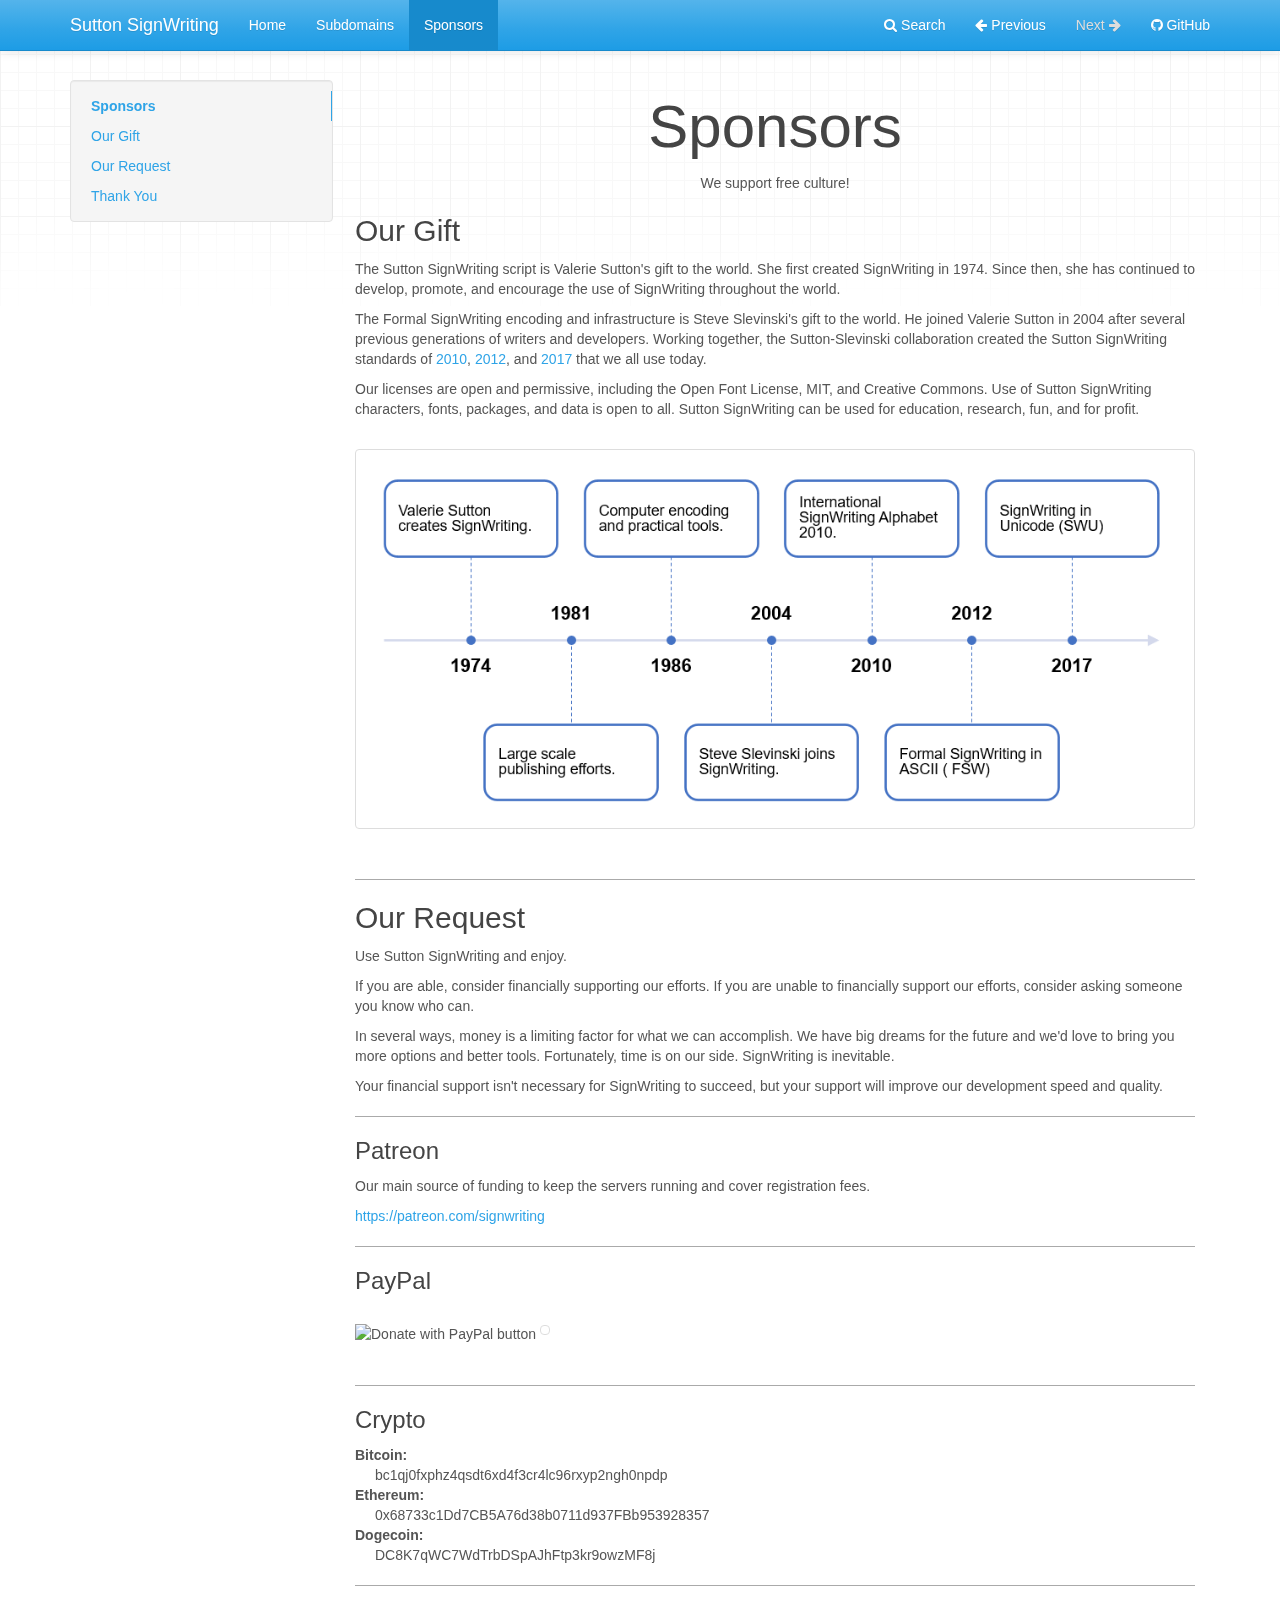
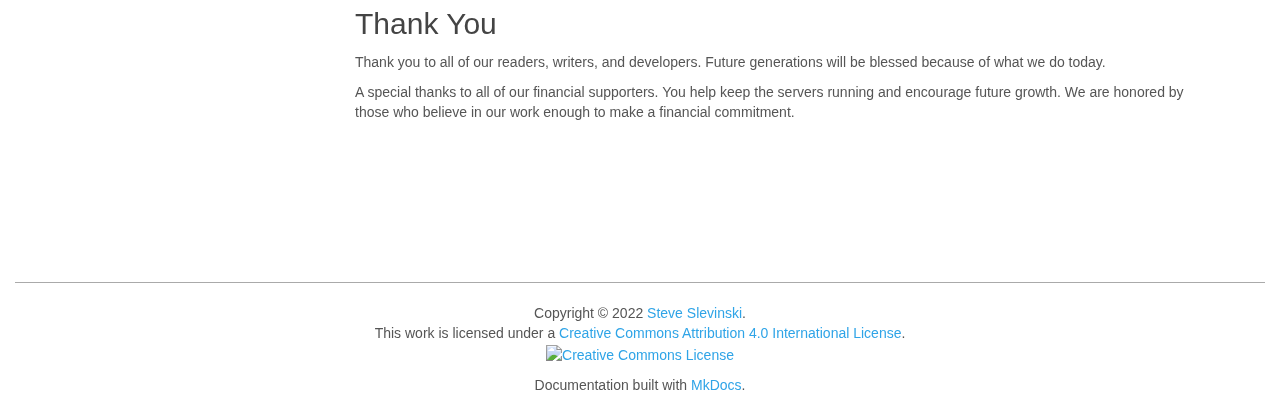
==== sponsors/index.html @ 886b5506 "subdomain and sponsors" ====
<!DOCTYPE html>
<html lang="en">
    <head>
        <meta charset="utf-8">
        <meta http-equiv="X-UA-Compatible" content="IE=edge">
        <meta name="viewport" content="width=device-width, initial-scale=1.0">
        
        <meta name="author" content="Steve Slevinski">
        <link rel="canonical" href="https://www.sutton-signwriting.io/sponsors/">
        <link rel="shortcut icon" href="../img/favicon.ico">
        <title>Sponsors - Sutton SignWriting</title>
<!--        
        <script type="module" src="https://unpkg.com/@sutton-signwriting/sgnw-components@0.10.0/dist/sgnw-components/sgnw-components.esm.js"></script>
        <link type="text/css" rel="stylesheet" href="https://unpkg.com/@sutton-signwriting/sgnw-components@0.10.0/dist/sgnw-components/sgnw-components.css"/>
-->
        <style>html {scroll-behavior: smooth;}</style>

        <link href="../css/bootstrap-custom.min.css" rel="stylesheet">
        <link href="../css/font-awesome.min.css" rel="stylesheet">
        <link href="../css/base.css" rel="stylesheet">
        <link rel="stylesheet" href="https://cdnjs.cloudflare.com/ajax/libs/highlight.js/9.12.0/styles/github.min.css">
        <link href="../css/extra.css" rel="stylesheet">

        <script src="../js/jquery-1.10.2.min.js" defer></script>
        <script src="../js/bootstrap-3.0.3.min.js" defer></script>
        <script src="https://cdnjs.cloudflare.com/ajax/libs/highlight.js/9.12.0/highlight.min.js"></script>
        <script src="https://cdnjs.cloudflare.com/ajax/libs/highlight.js/9.12.0/languages/yaml.min.js"></script>
        <script>hljs.initHighlightingOnLoad();</script> 
    </head>

    <body>

        <div class="navbar navbar-default navbar-fixed-top" role="navigation">
            <div class="container">

                <!-- Collapsed navigation -->
                <div class="navbar-header">
                    <!-- Expander button -->
                    <button type="button" class="navbar-toggle" data-toggle="collapse" data-target=".navbar-collapse">
                        <span class="sr-only">Toggle navigation</span>
                        <span class="icon-bar"></span>
                        <span class="icon-bar"></span>
                        <span class="icon-bar"></span>
                    </button>
                    <a class="navbar-brand" href="..">Sutton SignWriting</a>
                </div>

                <!-- Expanded navigation -->
                <div class="navbar-collapse collapse">
                        <!-- Main navigation -->
                        <ul class="nav navbar-nav">
                            <li >
                                <a href="..">Home</a>
                            </li>
                            <li >
                                <a href="../subdomains/">Subdomains</a>
                            </li>
                            <li class="active">
                                <a href="./">Sponsors</a>
                            </li>
                        </ul>

                    <ul class="nav navbar-nav navbar-right">
                        <li>
                            <a href="#" data-toggle="modal" data-target="#mkdocs_search_modal">
                                <i class="fa fa-search"></i> Search
                            </a>
                        </li>
                            <li >
                                <a rel="next" href="../subdomains/">
                                    <i class="fa fa-arrow-left"></i> Previous
                                </a>
                            </li>
                            <li class="disabled">
                                <a rel="prev" >
                                    Next <i class="fa fa-arrow-right"></i>
                                </a>
                            </li>
                            <li>
                                <a href="https://github.com/sutton-signwriting/"><i class="fa fa-github"></i> GitHub</a>
                            </li>
                    </ul>
                </div>
            </div>
        </div>

        <div class="container">
                <div class="col-md-3"><div class="bs-sidebar hidden-print affix well" role="complementary">
    <ul class="nav bs-sidenav">
        <li class="main active"><a href="#sponsors">Sponsors</a></li>
            <li><a href="#our-gift">Our Gift</a></li>
            <li><a href="#our-request">Our Request</a></li>
            <li><a href="#thank-you">Thank You</a></li>
    </ul>
</div></div>
                <div class="col-md-9" role="main">

<h1 id="sponsors">Sponsors<a class="headerlink" href="#sponsors" title="Permanent link"></a></h1>
<p>We support free culture!</p>
<h2 id="our-gift">Our Gift<a class="headerlink" href="#our-gift" title="Permanent link"></a></h2>
<p>The Sutton SignWriting script is Valerie Sutton's gift to the world.
She first created SignWriting in 1974.
Since then, she has continued to develop, promote, and encourage the use of SignWriting throughout the world.</p>
<p>The Formal SignWriting encoding and infrastructure is Steve Slevinski's gift to the world.
He joined Valerie Sutton in 2004 after several previous generations of writers and developers.
Working together, the Sutton-Slevinski collaboration created the Sutton SignWriting standards of <a href="https://steve.signwriting.org/#standard2010">2010</a>, <a href="https://steve.signwriting.org/#standard2012">2012</a>, and <a href="https://steve.signwriting.org/#standard2017">2017</a> that we all use today.</p>
<p>Our licenses are  open and permissive, including the Open Font License, MIT, and Creative Commons.
Use of Sutton SignWriting characters, fonts, packages, and data is open to all.
Sutton SignWriting can be used for education, research, fun, and for profit.</p>
<p><img alt="Sutton SignWriting History" src="../img/sutton-signwriting-history.png" /></p>
<hr />
<h2 id="our-request">Our Request<a class="headerlink" href="#our-request" title="Permanent link"></a></h2>
<p>Use Sutton SignWriting and enjoy.</p>
<p>If you are able, consider financially supporting our efforts.
If you are unable to financially support our efforts, consider asking someone you know who can.</p>
<p>In several ways, money is a limiting factor for what we can accomplish.
We have big dreams for the future and we'd love to bring you more options and better tools.
Fortunately, time is on our side.
SignWriting is inevitable.</p>
<p>Your financial support isn't necessary for SignWriting to succeed, but your support will improve our development speed and quality.</p>
<hr />
<h3 id="patreon">Patreon<a class="headerlink" href="#patreon" title="Permanent link"></a></h3>
<p>Our main source of funding to keep the servers running and cover registration fees.</p>
<p><a href="https://patreon.com/signwriting">https://patreon.com/signwriting</a></p>
<hr />
<h3 id="paypal">PayPal<a class="headerlink" href="#paypal" title="Permanent link"></a></h3>
<form action="https://www.paypal.com/cgi-bin/webscr" method="post" target="_top">
<input type="hidden" name="cmd" value="_s-xclick">
<input type="hidden" name="hosted_button_id" value="5ZJGNFEWWSWT6">
<input type="image" src="https://www.paypalobjects.com/en_US/i/btn/btn_donateCC_LG.gif" border="0" name="submit" title="PayPal - The safer, easier way to pay online!" alt="Donate with PayPal button">
<img alt="" border="0" src="https://www.paypal.com/en_US/i/scr/pixel.gif" width="1" height="1">
</form>

<hr />
<h3 id="crypto">Crypto<a class="headerlink" href="#crypto" title="Permanent link"></a></h3>
<dl>
  <dt>Bitcoin:</dt>
  <dd>bc1qj0fxphz4qsdt6xd4f3cr4lc96rxyp2ngh0npdp</dd>
  <dt>Ethereum:</dt>
  <dd>0x68733c1Dd7CB5A76d38b0711d937FBb953928357</dd>
  <dt>Dogecoin:</dt>
  <dd>DC8K7qWC7WdTrbDSpAJhFtp3kr9owzMF8j</dd>
</dl>

<hr />
<h2 id="thank-you">Thank You<a class="headerlink" href="#thank-you" title="Permanent link"></a></h2>
<p>Thank you to all of our readers, writers, and developers.
Future generations will be blessed because of what we do today.</p>
<p>A special thanks to all of our financial supporters.
You help keep the servers running and encourage future growth.
We are honored by those who believe in our work enough to make a financial commitment.</p></div>
        </div>

        <footer class="col-md-12">
            <hr>
                <p>Copyright &copy; 2022 <a href="https://steveslevinski.me">Steve Slevinski</a>.<br />This work is licensed under a <a rel="license" href="http://creativecommons.org/licenses/by/4.0/">Creative Commons Attribution 4.0 International License</a>.<br /><a rel="license" href="http://creativecommons.org/licenses/by/4.0/"><img alt="Creative Commons License" style="border-width:0" src="https://i.creativecommons.org/l/by/4.0/88x31.png" /></a></p>
            <p>Documentation built with <a href="https://www.mkdocs.org/">MkDocs</a>.</p>
        </footer>
        <script>
            var base_url = "..",
                shortcuts = {"help": 191, "next": 78, "previous": 80, "search": 83};
        </script>
        <script src="../js/base.js" defer></script>
        <script src="../search/main.js" defer></script>

        <div class="modal" id="mkdocs_search_modal" tabindex="-1" role="dialog" aria-labelledby="Search Modal" aria-hidden="true">
    <div class="modal-dialog">
        <div class="modal-content">
            <div class="modal-header">
                <button type="button" class="close" data-dismiss="modal"><span aria-hidden="true">&times;</span><span class="sr-only">Close</span></button>
                <h4 class="modal-title" id="exampleModalLabel">Search</h4>
            </div>
            <div class="modal-body">
                <p>
                    From here you can search these documents. Enter
                    your search terms below.
                </p>
                <form role="form">
                    <div class="form-group">
                        <input type="text" class="form-control" placeholder="Search..." id="mkdocs-search-query" title="Type search term here">
                    </div>
                </form>
                <div id="mkdocs-search-results"></div>
            </div>
            <div class="modal-footer">
            </div>
        </div>
    </div>
</div><div class="modal" id="mkdocs_keyboard_modal" tabindex="-1" role="dialog" aria-labelledby="Keyboard Shortcuts Modal" aria-hidden="true">
    <div class="modal-dialog">
        <div class="modal-content">
            <div class="modal-header">
                <button type="button" class="close" data-dismiss="modal"><span aria-hidden="true">&times;</span><span class="sr-only">Close</span></button>
                <h4 class="modal-title" id="exampleModalLabel">Keyboard Shortcuts</h4>
            </div>
            <div class="modal-body">
              <table class="table">
                <thead>
                  <tr>
                    <th style="width: 20%;">Keys</th>
                    <th>Action</th>
                  </tr>
                </thead>
                <tbody>
                  <tr>
                    <td class="help shortcut"><kbd>?</kbd></td>
                    <td>Open this help</td>
                  </tr>
                  <tr>
                    <td class="next shortcut"><kbd>n</kbd></td>
                    <td>Next page</td>
                  </tr>
                  <tr>
                    <td class="prev shortcut"><kbd>p</kbd></td>
                    <td>Previous page</td>
                  </tr>
                  <tr>
                    <td class="search shortcut"><kbd>s</kbd></td>
                    <td>Search</td>
                  </tr>
                </tbody>
              </table>
            </div>
            <div class="modal-footer">
            </div>
        </div>
    </div>
</div>

    </body>
</html>
---- css/base.css ----
body {
    padding-top: 70px;
}

/* Replacement for `body { background-attachment: fixed; }`, which has
   performance issues when scrolling on large displays. See #1394. */
body::before {
    content: ' ';
    position: fixed;
    width: 100%;
    height: 100%;
    top: 0;
    left: 0;
    background-color: #f8f8f8;
    background: url(../img/grid.png) repeat-x;
    will-change: transform;
    z-index: -1;
}

body > .container {
    min-height: 400px;
}

ul.nav .main {
    font-weight: bold;
}

.col-md-3 {
    padding-left: 0;
    z-index: 1;
}

.col-md-9 {
    padding-bottom: 100px;
}

.source-links {
    float: right;
}

.col-md-9 img {
    max-width: 100%;
    display: inline-block;
    padding: 4px;
    line-height: 1.428571429;
    background-color: #fff;
    border: 1px solid #ddd;
    border-radius: 4px;
    margin: 20px auto 30px auto;
}

/*
 * The code below adds some padding to the top of the current anchor target so
 * that, when navigating to it, the header isn't hidden by the navbar at the
 * top.
 */
:target::before {
    content: "";
    display: block;
    margin-top: -75px;
    height: 75px;
    pointer-events: none;
}

h1 {
    color: #444;
    font-weight: 400;
    font-size: 42px;
}

h2, h3, h4, h5, h6 {
    color: #444;
    font-weight: 300;
}

hr {
    border-top: 1px solid #aaa;
}

pre, .rst-content tt {
    max-width: 100%;
    background: #fff;
    border: solid 1px #e1e4e5;
    color: #333;
    overflow-x: auto;
}

code.code-large, .rst-content tt.code-large {
    font-size: 90%;
}

code {
    padding: 2px 5px;
    background: #fff;
    border: solid 1px #e1e4e5;
    color: #333;
    white-space: pre-wrap;
    word-wrap: break-word;
}

pre code {
    background: transparent;
    border: none;
    white-space: pre;
    word-wrap: normal;
    font-family: monospace,serif;
    font-size: 12px;
}

kbd {
    padding: 2px 4px;
    font-size: 90%;
    color: #fff;
    background-color: #333;
    border-radius: 3px;
    -webkit-box-shadow: inset 0 -1px 0 rgba(0,0,0,.25);
    box-shadow: inset 0 -1px 0 rgba(0,0,0,.25);
}

a code {
    color: #2FA4E7;
}

a:hover code, a:focus code {
    color: #157AB5;
}

footer {
    margin-top: 30px;
    margin-bottom: 10px;
    text-align: center;
    font-weight: 200;
}

.modal-dialog {
    margin-top: 60px;
}

/*
 * Side navigation
 *
 * Scrollspy and affixed enhanced navigation to highlight sections and secondary
 * sections of docs content.
 */

/* By default it's not affixed in mobile views, so undo that */
.bs-sidebar.affix { /* csslint allow: adjoining-classes */
    position: static;
}

.bs-sidebar.well { /* csslint allow: adjoining-classes */
    padding: 0;
    max-height: 90%;
    overflow-y: auto;
}

/* First level of nav */
.bs-sidenav {
    padding-top:    10px;
    padding-bottom: 10px;
    border-radius: 5px;
}

/* All levels of nav */
.bs-sidebar .nav > li > a {
    display: block;
    padding: 5px 20px;
    z-index: 1;
}
.bs-sidebar .nav > li > a:hover,
.bs-sidebar .nav > li > a:focus {
    text-decoration: none;
    border-right: 1px solid;
}
.bs-sidebar .nav > .active > a,
.bs-sidebar .nav > .active:hover > a,
.bs-sidebar .nav > .active:focus > a {
    font-weight: bold;
    background-color: transparent;
    border-right: 1px solid;
}

/* Nav: second level (shown on .active) */
.bs-sidebar .nav .nav {
    display: none; /* Hide by default, but at >768px, show it */
    margin-bottom: 8px;
}
.bs-sidebar .nav .nav > li > a {
    padding-top:    3px;
    padding-bottom: 3px;
    padding-left: 30px;
    font-size: 90%;
}

/* Show and affix the side nav when space allows it */
@media (min-width: 992px) {
    /* Workaround a Safari bug when zooming to < 100%
       https://github.com/mkdocs/mkdocs/issues/1050 */
    .col-md-9 {
        box-sizing: border-box;  /* csslint allow: box-sizing */
        padding-left: 25%;
        width: 100%;
    }
    .bs-sidebar .nav > .active > ul {
        display: block;
    }
    /* Widen the fixed sidebar */
    .bs-sidebar.affix, /* csslint allow: adjoining-classes */
    .bs-sidebar.affix-bottom { /* csslint allow: adjoining-classes */
        width: 213px;
    }
    .bs-sidebar.affix { /* csslint allow: adjoining-classes */
        position: fixed; /* Undo the static from mobile first approach */
        top: 80px;
    }
    .bs-sidebar.affix-bottom { /* csslint allow: adjoining-classes */
        position: absolute; /* Undo the static from mobile first approach */
    }
    .bs-sidebar.affix-bottom .bs-sidenav, /* csslint allow: adjoining-classes */
    .bs-sidebar.affix .bs-sidenav { /* csslint allow: adjoining-classes */
        margin-top: 0;
        margin-bottom: 0;
    }
}
@media (min-width: 1200px) {
    /* Widen the fixed sidebar again */
    .bs-sidebar.affix-bottom, /* csslint allow: adjoining-classes */
    .bs-sidebar.affix { /* csslint allow: adjoining-classes */
        width: 263px;
    }
}

.headerlink {
    font-family: FontAwesome;
    font-size: 14px;
    display: none;
    padding-left: .5em;
}

h1:hover .headerlink, h2:hover .headerlink, h3:hover .headerlink, h4:hover .headerlink, h5:hover .headerlink, h6:hover .headerlink{
    display:inline-block;
}



.admonition {
    padding: 15px;
    margin-bottom: 20px;
    border: 1px solid transparent;
    border-radius: 4px;
    text-align: left;
}

.admonition.note { /* csslint allow: adjoining-classes */
    color: #3a87ad;
    background-color: #d9edf7;
    border-color: #bce8f1;
}

.admonition.warning { /* csslint allow: adjoining-classes */
    color: #c09853;
    background-color: #fcf8e3;
    border-color: #fbeed5;
}

.admonition.danger { /* csslint allow: adjoining-classes */
    color: #b94a48;
    background-color: #f2dede;
    border-color: #eed3d7;
}

.admonition-title {
    font-weight: bold;
    text-align: left;
}


.dropdown-submenu {
    position: relative;
}

.dropdown-submenu>.dropdown-menu {
    top: 0;
    left: 100%;
    margin-top: -6px;
    margin-left: -1px;
    -webkit-border-radius: 0 6px 6px 6px;
    -moz-border-radius: 0 6px 6px;
    border-radius: 0 6px 6px 6px;
}

.dropdown-submenu:hover>.dropdown-menu {
    display: block;
}

.dropdown-submenu>a:after {
    display: block;
    content: " ";
    float: right;
    width: 0;
    height: 0;
    border-color: transparent;
    border-style: solid;
    border-width: 5px 0 5px 5px;
    border-left-color: #ccc;
    margin-top: 5px;
    margin-right: -10px;
}

.dropdown-submenu:hover>a:after {
    border-left-color: #fff;
}

.dropdown-submenu.pull-left { /* csslint allow: adjoining-classes */
    float: none;
}

.dropdown-submenu.pull-left>.dropdown-menu { /* csslint allow: adjoining-classes */
    left: -100%;
    margin-left: 10px;
    -webkit-border-radius: 6px 0 6px 6px;
    -moz-border-radius: 6px 0 6px 6px;
    border-radius: 6px 0 6px 6px;
}
---- css/extra.css ----
div.col-md-9 h1:first-of-type {
    text-align: center;
    font-size: 60px;
    font-weight: 300;
}

div.col-md-9>p:first-of-type {
    text-align: center;
}

div.col-md-9 p.admonition-title:first-of-type {
    text-align: left;
}

div.col-md-9 h1:first-of-type .headerlink {
    display: none;
}

code.no-highlight {
    color: black;
}

/* Definition List styles */

dd {
    padding-left: 20px;
}

/* Homepage */

body.homepage div.jumbotron {
    margin-top: 1.5rem;
    padding-top: 1rem;
    padding-bottom: 0;
}

body.homepage div.jumbotron div.card {
    margin-bottom: 2rem;
}

body.homepage>div.container>div.row>div.col-md-3 {
    display: none;
}

body.homepage>div.container>div.row>div.col-md-9 {
    margin-left: 0;
    flex: 0 0 100%;
    max-width: 100%;
}
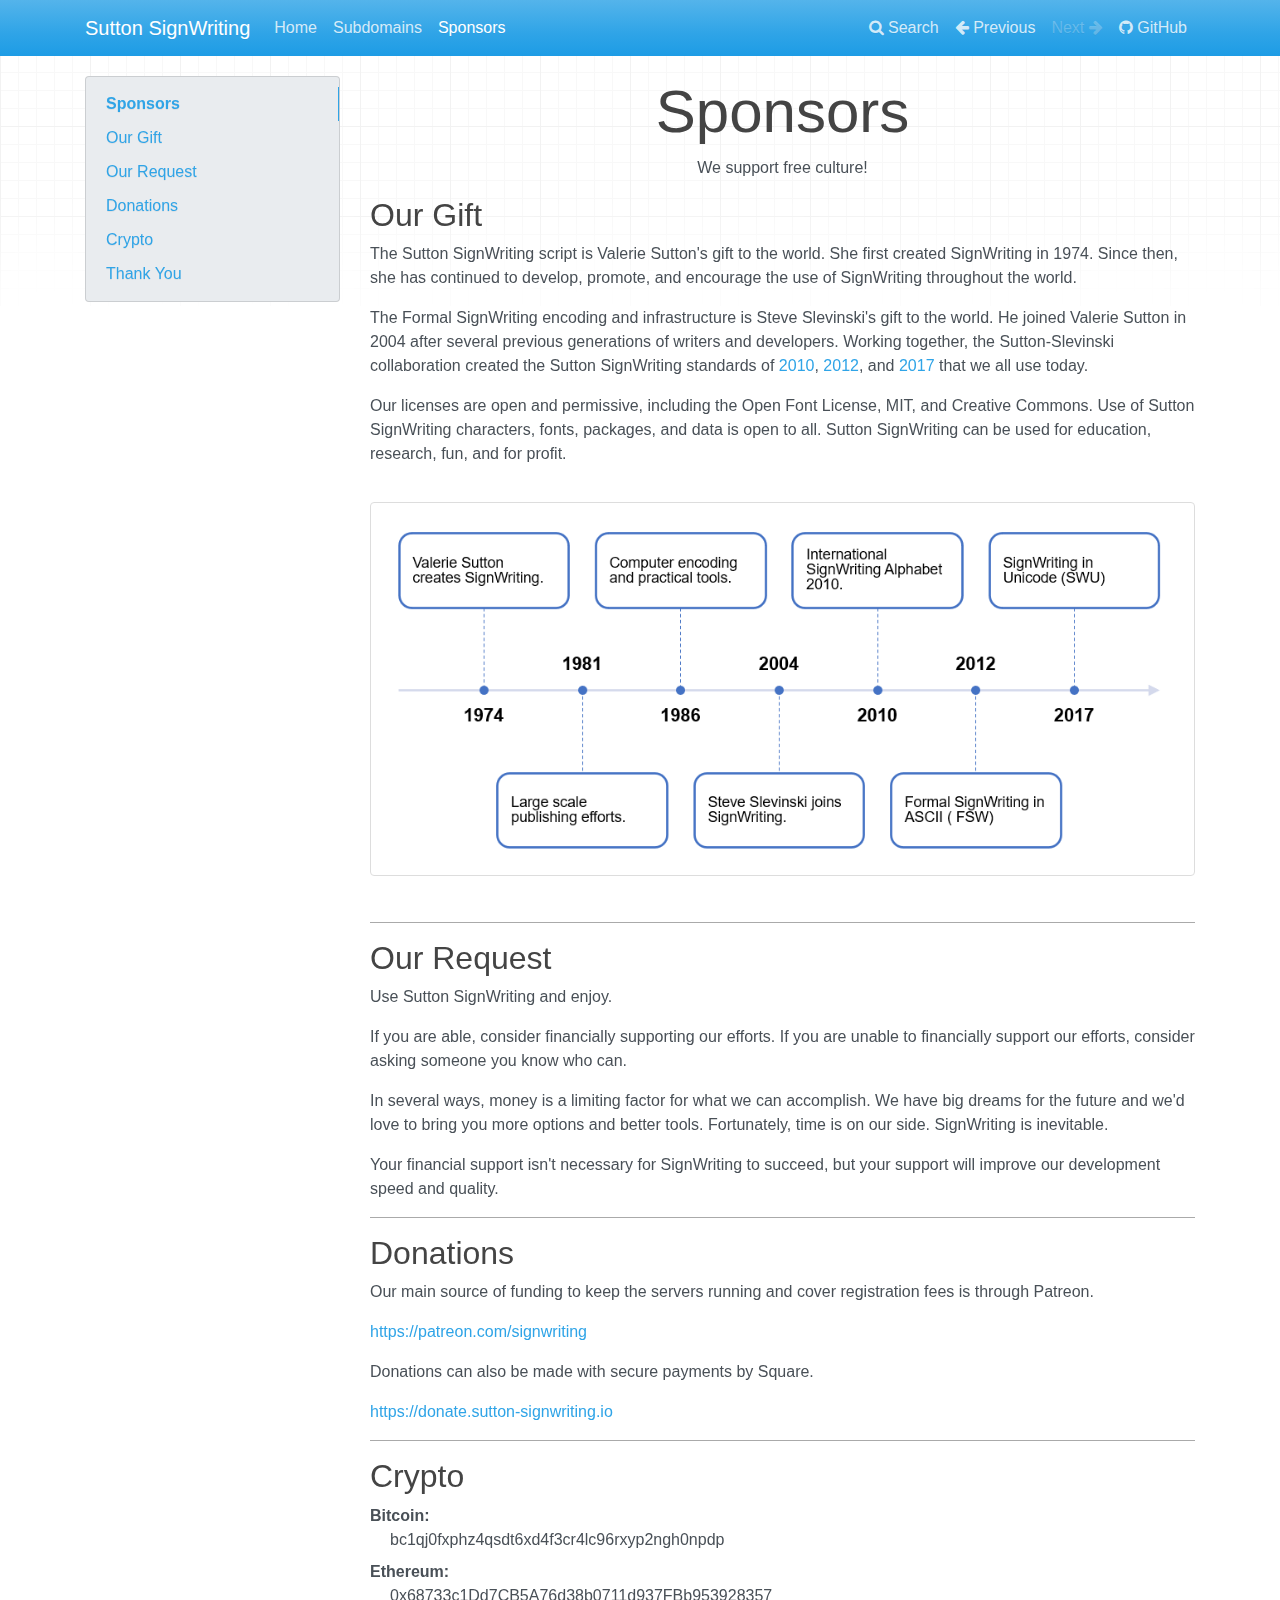
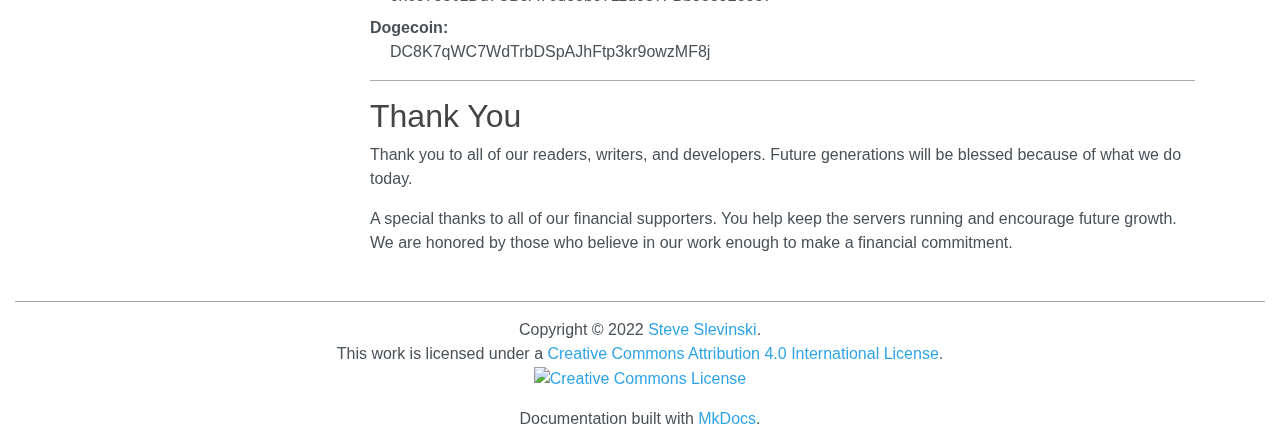
==== commit 42e75450: "apex domain and donate subdomain" ====
--- a/sponsors/index.html
+++ b/sponsors/index.html
@@ -15,69 +15,61 @@
 -->
         <style>html {scroll-behavior: smooth;}</style>
 
-        <link href="../css/bootstrap-custom.min.css" rel="stylesheet">
+        <link href="../css/bootstrap.min.css" rel="stylesheet">
         <link href="../css/font-awesome.min.css" rel="stylesheet">
         <link href="../css/base.css" rel="stylesheet">
-        <link rel="stylesheet" href="https://cdnjs.cloudflare.com/ajax/libs/highlight.js/9.12.0/styles/github.min.css">
+        <link rel="stylesheet" href="https://cdnjs.cloudflare.com/ajax/libs/highlight.js/10.5.0/styles/github.min.css">
         <link href="../css/extra.css" rel="stylesheet">
 
         <script src="../js/jquery-1.10.2.min.js" defer></script>
-        <script src="../js/bootstrap-3.0.3.min.js" defer></script>
-        <script src="https://cdnjs.cloudflare.com/ajax/libs/highlight.js/9.12.0/highlight.min.js"></script>
-        <script src="https://cdnjs.cloudflare.com/ajax/libs/highlight.js/9.12.0/languages/yaml.min.js"></script>
+        <script src="../js/bootstrap.min.js" defer></script>
+        <script src="https://cdnjs.cloudflare.com/ajax/libs/highlight.js/10.5.0/highlight.min.js"></script>
+        <script src="https://cdnjs.cloudflare.com/ajax/libs/highlight.js/10.5.0/languages/yaml.min.js"></script>
         <script>hljs.initHighlightingOnLoad();</script> 
     </head>
 
     <body>
-
-        <div class="navbar navbar-default navbar-fixed-top" role="navigation">
+        <div class="navbar fixed-top navbar-expand-lg navbar-dark bg-primary">
             <div class="container">
-
-                <!-- Collapsed navigation -->
-                <div class="navbar-header">
-                    <!-- Expander button -->
-                    <button type="button" class="navbar-toggle" data-toggle="collapse" data-target=".navbar-collapse">
-                        <span class="sr-only">Toggle navigation</span>
-                        <span class="icon-bar"></span>
-                        <span class="icon-bar"></span>
-                        <span class="icon-bar"></span>
-                    </button>
-                    <a class="navbar-brand" href="..">Sutton SignWriting</a>
-                </div>
+                <a class="navbar-brand" href="..">Sutton SignWriting</a>
+                <!-- Expander button -->
+                <button type="button" class="navbar-toggler" data-toggle="collapse" data-target="#navbar-collapse">
+                    <span class="navbar-toggler-icon"></span>
+                </button>
 
                 <!-- Expanded navigation -->
-                <div class="navbar-collapse collapse">
+                <div id="navbar-collapse" class="navbar-collapse collapse">
                         <!-- Main navigation -->
                         <ul class="nav navbar-nav">
-                            <li >
-                                <a href="..">Home</a>
-                            </li>
-                            <li >
-                                <a href="../subdomains/">Subdomains</a>
-                            </li>
-                            <li class="active">
-                                <a href="./">Sponsors</a>
+                            <li class="navitem">
+                                <a href=".." class="nav-link">Home</a>
+                            </li>
+                            <li class="navitem">
+                                <a href="../subdomains/" class="nav-link">Subdomains</a>
+                            </li>
+                            <li class="navitem active">
+                                <a href="./" class="nav-link">Sponsors</a>
                             </li>
                         </ul>
 
-                    <ul class="nav navbar-nav navbar-right">
-                        <li>
-                            <a href="#" data-toggle="modal" data-target="#mkdocs_search_modal">
+                    <ul class="nav navbar-nav ml-auto">
+                        <li class="nav-item">
+                            <a href="#" class="nav-link" data-toggle="modal" data-target="#mkdocs_search_modal">
                                 <i class="fa fa-search"></i> Search
                             </a>
                         </li>
-                            <li >
-                                <a rel="next" href="../subdomains/">
+                            <li class="nav-item">
+                                <a rel="prev" href="../subdomains/" class="nav-link">
                                     <i class="fa fa-arrow-left"></i> Previous
                                 </a>
                             </li>
-                            <li class="disabled">
-                                <a rel="prev" >
+                            <li class="nav-item">
+                                <a rel="next" class="nav-link disabled">
                                     Next <i class="fa fa-arrow-right"></i>
                                 </a>
                             </li>
-                            <li>
-                                <a href="https://github.com/sutton-signwriting/"><i class="fa fa-github"></i> GitHub</a>
+                            <li class="nav-item">
+                                <a href="https://github.com/sutton-signwriting/" class="nav-link"><i class="fa fa-github"></i> GitHub</a>
                             </li>
                     </ul>
                 </div>
@@ -85,15 +77,46 @@
         </div>
 
         <div class="container">
-                <div class="col-md-3"><div class="bs-sidebar hidden-print affix well" role="complementary">
-    <ul class="nav bs-sidenav">
-        <li class="main active"><a href="#sponsors">Sponsors</a></li>
-            <li><a href="#our-gift">Our Gift</a></li>
-            <li><a href="#our-request">Our Request</a></li>
-            <li><a href="#thank-you">Thank You</a></li>
-    </ul>
+            <div class="row">
+                    <div class="col-md-3"><div class="navbar-light navbar-expand-md bs-sidebar hidden-print affix" role="complementary">
+    <div class="navbar-header">
+        <button type="button" class="navbar-toggler collapsed" data-toggle="collapse" data-target="#toc-collapse" title="Table of Contents">
+            <span class="fa fa-angle-down"></span>
+        </button>
+    </div>
+
+    
+    <div id="toc-collapse" class="navbar-collapse collapse card bg-secondary">
+        <ul class="nav flex-column">
+            
+            <li class="nav-item" data-level="1"><a href="#sponsors" class="nav-link">Sponsors</a>
+              <ul class="nav flex-column">
+            <li class="nav-item" data-level="2"><a href="#our-gift" class="nav-link">Our Gift</a>
+              <ul class="nav flex-column">
+              </ul>
+            </li>
+            <li class="nav-item" data-level="2"><a href="#our-request" class="nav-link">Our Request</a>
+              <ul class="nav flex-column">
+              </ul>
+            </li>
+            <li class="nav-item" data-level="2"><a href="#donations" class="nav-link">Donations</a>
+              <ul class="nav flex-column">
+              </ul>
+            </li>
+            <li class="nav-item" data-level="2"><a href="#crypto" class="nav-link">Crypto</a>
+              <ul class="nav flex-column">
+              </ul>
+            </li>
+            <li class="nav-item" data-level="2"><a href="#thank-you" class="nav-link">Thank You</a>
+              <ul class="nav flex-column">
+              </ul>
+            </li>
+              </ul>
+            </li>
+        </ul>
+    </div>
 </div></div>
-                <div class="col-md-9" role="main">
+                    <div class="col-md-9" role="main">
 
 <h1 id="sponsors">Sponsors<a class="headerlink" href="#sponsors" title="Permanent link"></a></h1>
 <p>We support free culture!</p>
@@ -119,20 +142,13 @@
 SignWriting is inevitable.</p>
 <p>Your financial support isn't necessary for SignWriting to succeed, but your support will improve our development speed and quality.</p>
 <hr />
-<h3 id="patreon">Patreon<a class="headerlink" href="#patreon" title="Permanent link"></a></h3>
-<p>Our main source of funding to keep the servers running and cover registration fees.</p>
+<h2 id="donations">Donations<a class="headerlink" href="#donations" title="Permanent link"></a></h2>
+<p>Our main source of funding to keep the servers running and cover registration fees is through Patreon.</p>
 <p><a href="https://patreon.com/signwriting">https://patreon.com/signwriting</a></p>
-<hr />
-<h3 id="paypal">PayPal<a class="headerlink" href="#paypal" title="Permanent link"></a></h3>
-<form action="https://www.paypal.com/cgi-bin/webscr" method="post" target="_top">
-<input type="hidden" name="cmd" value="_s-xclick">
-<input type="hidden" name="hosted_button_id" value="5ZJGNFEWWSWT6">
-<input type="image" src="https://www.paypalobjects.com/en_US/i/btn/btn_donateCC_LG.gif" border="0" name="submit" title="PayPal - The safer, easier way to pay online!" alt="Donate with PayPal button">
-<img alt="" border="0" src="https://www.paypal.com/en_US/i/scr/pixel.gif" width="1" height="1">
-</form>
-
-<hr />
-<h3 id="crypto">Crypto<a class="headerlink" href="#crypto" title="Permanent link"></a></h3>
+<p>Donations can also be made with secure payments by Square.</p>
+<p><a href="https://donate.sutton-signwriting.io">https://donate.sutton-signwriting.io</a></p>
+<hr />
+<h2 id="crypto">Crypto<a class="headerlink" href="#crypto" title="Permanent link"></a></h2>
 <dl>
   <dt>Bitcoin:</dt>
   <dd>bc1qj0fxphz4qsdt6xd4f3cr4lc96rxyp2ngh0npdp</dd>
@@ -149,6 +165,7 @@
 <p>A special thanks to all of our financial supporters.
 You help keep the servers running and encourage future growth.
 We are honored by those who believe in our work enough to make a financial commitment.</p></div>
+            </div>
         </div>
 
         <footer class="col-md-12">
@@ -163,35 +180,32 @@
         <script src="../js/base.js" defer></script>
         <script src="../search/main.js" defer></script>
 
-        <div class="modal" id="mkdocs_search_modal" tabindex="-1" role="dialog" aria-labelledby="Search Modal" aria-hidden="true">
+        <div class="modal" id="mkdocs_search_modal" tabindex="-1" role="dialog" aria-labelledby="searchModalLabel" aria-hidden="true">
+    <div class="modal-dialog modal-lg">
+        <div class="modal-content">
+            <div class="modal-header">
+                <h4 class="modal-title" id="searchModalLabel">Search</h4>
+                <button type="button" class="close" data-dismiss="modal"><span aria-hidden="true">&times;</span><span class="sr-only">Close</span></button>
+            </div>
+            <div class="modal-body">
+                <p>From here you can search these documents. Enter your search terms below.</p>
+                <form>
+                    <div class="form-group">
+                        <input type="search" class="form-control" placeholder="Search..." id="mkdocs-search-query" title="Type search term here">
+                    </div>
+                </form>
+                <div id="mkdocs-search-results" data-no-results-text="No results found"></div>
+            </div>
+            <div class="modal-footer">
+            </div>
+        </div>
+    </div>
+</div><div class="modal" id="mkdocs_keyboard_modal" tabindex="-1" role="dialog" aria-labelledby="keyboardModalLabel" aria-hidden="true">
     <div class="modal-dialog">
         <div class="modal-content">
             <div class="modal-header">
+                <h4 class="modal-title" id="keyboardModalLabel">Keyboard Shortcuts</h4>
                 <button type="button" class="close" data-dismiss="modal"><span aria-hidden="true">&times;</span><span class="sr-only">Close</span></button>
-                <h4 class="modal-title" id="exampleModalLabel">Search</h4>
-            </div>
-            <div class="modal-body">
-                <p>
-                    From here you can search these documents. Enter
-                    your search terms below.
-                </p>
-                <form role="form">
-                    <div class="form-group">
-                        <input type="text" class="form-control" placeholder="Search..." id="mkdocs-search-query" title="Type search term here">
-                    </div>
-                </form>
-                <div id="mkdocs-search-results"></div>
-            </div>
-            <div class="modal-footer">
-            </div>
-        </div>
-    </div>
-</div><div class="modal" id="mkdocs_keyboard_modal" tabindex="-1" role="dialog" aria-labelledby="Keyboard Shortcuts Modal" aria-hidden="true">
-    <div class="modal-dialog">
-        <div class="modal-content">
-            <div class="modal-header">
-                <button type="button" class="close" data-dismiss="modal"><span aria-hidden="true">&times;</span><span class="sr-only">Close</span></button>
-                <h4 class="modal-title" id="exampleModalLabel">Keyboard Shortcuts</h4>
             </div>
             <div class="modal-body">
               <table class="table">
--- a/css/base.css
+++ b/css/base.css
@@ -1,5 +1,9 @@
-body {
-    padding-top: 70px;
+html {
+    /* csslint ignore:start */
+    /* The nav header is 3.5rem high, plus 20px for the margin-top of the
+       main container. */
+    scroll-padding-top: calc(3.5rem + 20px);
+    /* csslint ignore:end */
 }
 
 /* Replacement for `body { background-attachment: fixed; }`, which has
@@ -18,20 +22,15 @@
 }
 
 body > .container {
+    margin-top: 20px;
     min-height: 400px;
 }
 
-ul.nav .main {
-    font-weight: bold;
-}
-
-.col-md-3 {
-    padding-left: 0;
-    z-index: 1;
-}
-
-.col-md-9 {
-    padding-bottom: 100px;
+.navbar.fixed-top { /* csslint allow: adjoining-classes */
+    /* csslint ignore:start */
+    position: -webkit-sticky;
+    position: sticky;
+    /* csslint ignore:end */
 }
 
 .source-links {
@@ -49,19 +48,6 @@
     margin: 20px auto 30px auto;
 }
 
-/*
- * The code below adds some padding to the top of the current anchor target so
- * that, when navigating to it, the header isn't hidden by the navbar at the
- * top.
- */
-:target::before {
-    content: "";
-    display: block;
-    margin-top: -75px;
-    height: 75px;
-    pointer-events: none;
-}
-
 h1 {
     color: #444;
     font-weight: 400;
@@ -99,11 +85,12 @@
 }
 
 pre code {
+    display: block;
     background: transparent;
     border: none;
     white-space: pre;
     word-wrap: normal;
-    font-family: monospace,serif;
+    font-family: SFMono-Regular, Menlo, Monaco, Consolas, "Liberation Mono", "Courier New", monospace;
     font-size: 12px;
 }
 
@@ -143,22 +130,45 @@
  * sections of docs content.
  */
 
-/* By default it's not affixed in mobile views, so undo that */
 .bs-sidebar.affix { /* csslint allow: adjoining-classes */
-    position: static;
-}
-
-.bs-sidebar.well { /* csslint allow: adjoining-classes */
+    /* csslint ignore:start */
+    position: -webkit-sticky;
+    position: sticky;
+    /* csslint ignore:end */
+    /* The nav header is 3.5rem high, plus 20px for the margin-top of the
+       main container. */
+    top: calc(3.5rem + 20px);
+}
+
+.bs-sidebar.card { /* csslint allow: adjoining-classes */
     padding: 0;
     max-height: 90%;
     overflow-y: auto;
 }
 
+/* Toggle (vertically flip) sidebar collapse icon */
+.bs-sidebar .navbar-toggler span {
+    -moz-transform: scale(1, -1);
+    -webkit-transform: scale(1, -1);
+    -o-transform: scale(1, -1);
+    -ms-transform: scale(1, -1);
+    transform: scale(1, -1);
+}
+
+.bs-sidebar .navbar-toggler.collapsed span { /* csslint allow: adjoining-classes */
+    -moz-transform: scale(1, 1);
+    -webkit-transform: scale(1, 1);
+    -o-transform: scale(1, 1);
+    -ms-transform: scale(1, 1);
+    transform: scale(1, 1);
+}
+
 /* First level of nav */
-.bs-sidenav {
+.bs-sidebar > .navbar-collapse > .nav {
     padding-top:    10px;
     padding-bottom: 10px;
     border-radius: 5px;
+    width: 100%;
 }
 
 /* All levels of nav */
@@ -172,62 +182,24 @@
     text-decoration: none;
     border-right: 1px solid;
 }
-.bs-sidebar .nav > .active > a,
-.bs-sidebar .nav > .active:hover > a,
-.bs-sidebar .nav > .active:focus > a {
+.bs-sidebar .nav > li > a.active,
+.bs-sidebar .nav > li > a.active:hover,
+.bs-sidebar .nav > li > a.active:focus {
     font-weight: bold;
     background-color: transparent;
     border-right: 1px solid;
 }
 
-/* Nav: second level (shown on .active) */
-.bs-sidebar .nav .nav {
-    display: none; /* Hide by default, but at >768px, show it */
-    margin-bottom: 8px;
-}
+.bs-sidebar .nav .nav .nav {
+    margin-left: 1em;
+}
+
+.bs-sidebar .nav > li > a {
+    font-weight: bold;
+}
+
 .bs-sidebar .nav .nav > li > a {
-    padding-top:    3px;
-    padding-bottom: 3px;
-    padding-left: 30px;
-    font-size: 90%;
-}
-
-/* Show and affix the side nav when space allows it */
-@media (min-width: 992px) {
-    /* Workaround a Safari bug when zooming to < 100%
-       https://github.com/mkdocs/mkdocs/issues/1050 */
-    .col-md-9 {
-        box-sizing: border-box;  /* csslint allow: box-sizing */
-        padding-left: 25%;
-        width: 100%;
-    }
-    .bs-sidebar .nav > .active > ul {
-        display: block;
-    }
-    /* Widen the fixed sidebar */
-    .bs-sidebar.affix, /* csslint allow: adjoining-classes */
-    .bs-sidebar.affix-bottom { /* csslint allow: adjoining-classes */
-        width: 213px;
-    }
-    .bs-sidebar.affix { /* csslint allow: adjoining-classes */
-        position: fixed; /* Undo the static from mobile first approach */
-        top: 80px;
-    }
-    .bs-sidebar.affix-bottom { /* csslint allow: adjoining-classes */
-        position: absolute; /* Undo the static from mobile first approach */
-    }
-    .bs-sidebar.affix-bottom .bs-sidenav, /* csslint allow: adjoining-classes */
-    .bs-sidebar.affix .bs-sidenav { /* csslint allow: adjoining-classes */
-        margin-top: 0;
-        margin-bottom: 0;
-    }
-}
-@media (min-width: 1200px) {
-    /* Widen the fixed sidebar again */
-    .bs-sidebar.affix-bottom, /* csslint allow: adjoining-classes */
-    .bs-sidebar.affix { /* csslint allow: adjoining-classes */
-        width: 263px;
-    }
+    font-weight: normal;
 }
 
 .headerlink {
@@ -237,13 +209,13 @@
     padding-left: .5em;
 }
 
-h1:hover .headerlink, h2:hover .headerlink, h3:hover .headerlink, h4:hover .headerlink, h5:hover .headerlink, h6:hover .headerlink{
+h1:hover .headerlink, h2:hover .headerlink, h3:hover .headerlink, h4:hover .headerlink, h5:hover .headerlink, h6:hover .headerlink {
     display:inline-block;
 }
 
 
 
-.admonition {
+.admonition, details {
     padding: 15px;
     margin-bottom: 20px;
     border: 1px solid transparent;
@@ -251,49 +223,52 @@
     text-align: left;
 }
 
-.admonition.note { /* csslint allow: adjoining-classes */
-    color: #3a87ad;
-    background-color: #d9edf7;
+.admonition.note, details.note { /* csslint allow: adjoining-classes */
+    color: #2e6b89;
+    background-color: #e2f0f7;
     border-color: #bce8f1;
 }
 
-.admonition.warning { /* csslint allow: adjoining-classes */
-    color: #c09853;
-    background-color: #fcf8e3;
+.admonition.warning, details.warning { /* csslint allow: adjoining-classes */
+    color: #7a6032;
+    background-color: #fffae5;
     border-color: #fbeed5;
 }
 
-.admonition.danger { /* csslint allow: adjoining-classes */
-    color: #b94a48;
-    background-color: #f2dede;
+.admonition.danger, details.danger { /* csslint allow: adjoining-classes */
+    color: #7f3130;
+    background-color: #fde3e3;
     border-color: #eed3d7;
 }
 
-.admonition-title {
+.admonition-title, summary {
     font-weight: bold;
     text-align: left;
 }
 
-
-.dropdown-submenu {
-    position: relative;
-}
-
-.dropdown-submenu>.dropdown-menu {
-    top: 0;
-    left: 100%;
-    margin-top: -6px;
-    margin-left: -1px;
-    -webkit-border-radius: 0 6px 6px 6px;
-    -moz-border-radius: 0 6px 6px;
-    border-radius: 0 6px 6px 6px;
-}
-
-.dropdown-submenu:hover>.dropdown-menu {
-    display: block;
-}
-
-.dropdown-submenu>a:after {
+.admonition>p:last-child, details>p:last-child {
+    margin-bottom: 0;
+}
+
+@media (max-width: 991.98px) {
+    .navbar-collapse.show { /* csslint allow: adjoining-classes */
+        overflow-y: auto;
+        max-height: calc(100vh - 3.5rem);
+    }
+}
+
+.dropdown-item.open { /* csslint allow: adjoining-classes */
+    color: #fff;
+    background-color: #2FA4E7;
+}
+
+.dropdown-submenu > .dropdown-menu {
+    margin: 0 0 0 1.5rem;
+    padding: 0;
+    border-width: 0;
+}
+
+.dropdown-submenu > a::after {
     display: block;
     content: " ";
     float: right;
@@ -307,18 +282,41 @@
     margin-right: -10px;
 }
 
-.dropdown-submenu:hover>a:after {
+.dropdown-submenu:hover > a::after {
     border-left-color: #fff;
 }
 
-.dropdown-submenu.pull-left { /* csslint allow: adjoining-classes */
-    float: none;
-}
-
-.dropdown-submenu.pull-left>.dropdown-menu { /* csslint allow: adjoining-classes */
-    left: -100%;
-    margin-left: 10px;
-    -webkit-border-radius: 6px 0 6px 6px;
-    -moz-border-radius: 6px 0 6px 6px;
-    border-radius: 6px 0 6px 6px;
-}
+@media (min-width: 992px) {
+    .dropdown-menu {
+        overflow-y: auto;
+        max-height: calc(100vh - 3.5rem);
+    }
+
+    .dropdown-submenu {
+        position: relative;
+    }
+
+    .dropdown-submenu > .dropdown-menu {
+        /* csslint ignore:start */
+        position: fixed !important;
+        /* csslint ignore:end */
+        margin-top: -9px;
+        margin-left: -2px;
+        border-width: 1px;
+        padding: 0.5rem 0;
+    }
+
+    .dropdown-submenu.pull-left { /* csslint allow: adjoining-classes */
+        float: none;
+    }
+
+    .dropdown-submenu.pull-left > .dropdown-menu { /* csslint allow: adjoining-classes */
+        left: -100%;
+        margin-left: 10px;
+    }
+}
+
+@media print {
+    /* Remove sidebar when print */
+    .col-md-3 { display: none; }
+}
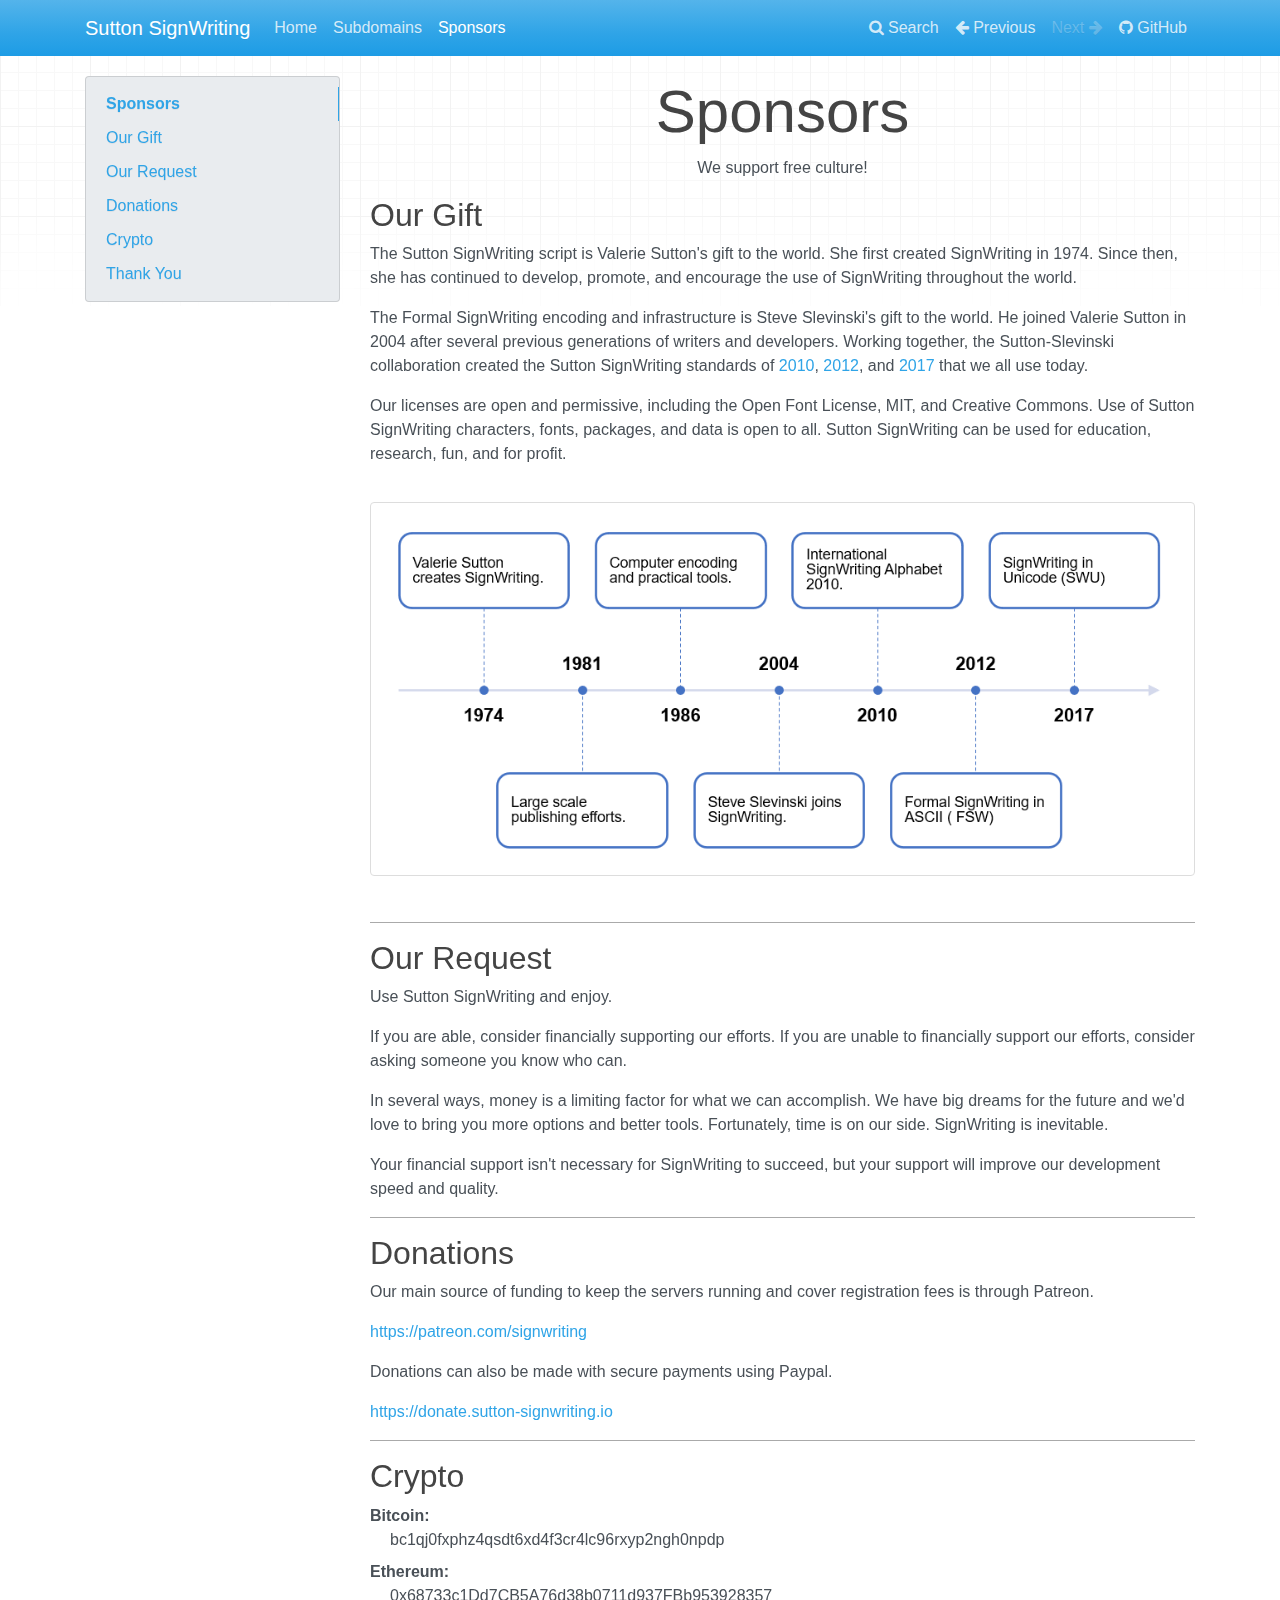
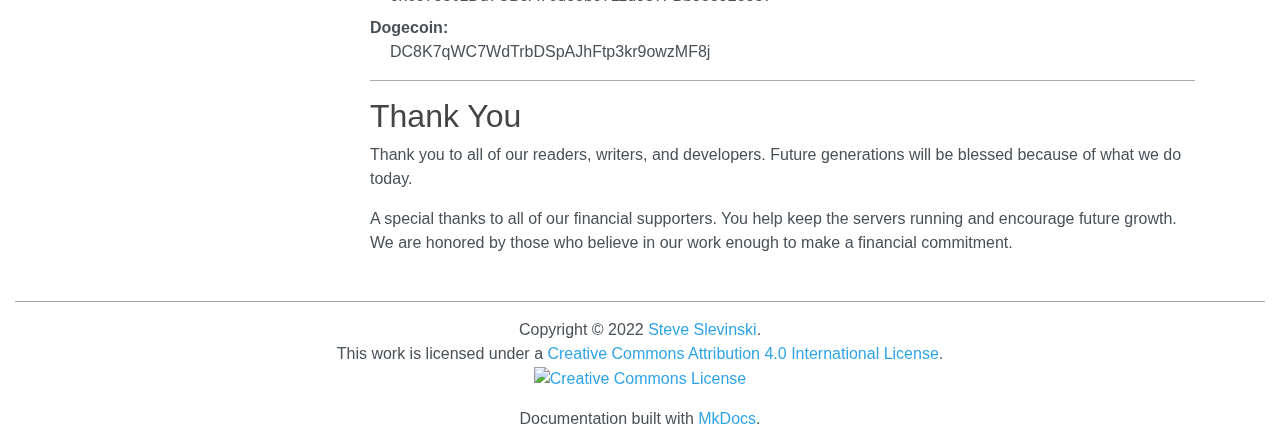
==== commit 81f42e5f: "Update index.html" ====
--- a/sponsors/index.html
+++ b/sponsors/index.html
@@ -145,7 +145,7 @@
 <h2 id="donations">Donations<a class="headerlink" href="#donations" title="Permanent link"></a></h2>
 <p>Our main source of funding to keep the servers running and cover registration fees is through Patreon.</p>
 <p><a href="https://patreon.com/signwriting">https://patreon.com/signwriting</a></p>
-<p>Donations can also be made with secure payments by Square.</p>
+<p>Donations can also be made with secure payments using Paypal.</p>
 <p><a href="https://donate.sutton-signwriting.io">https://donate.sutton-signwriting.io</a></p>
 <hr />
 <h2 id="crypto">Crypto<a class="headerlink" href="#crypto" title="Permanent link"></a></h2>
